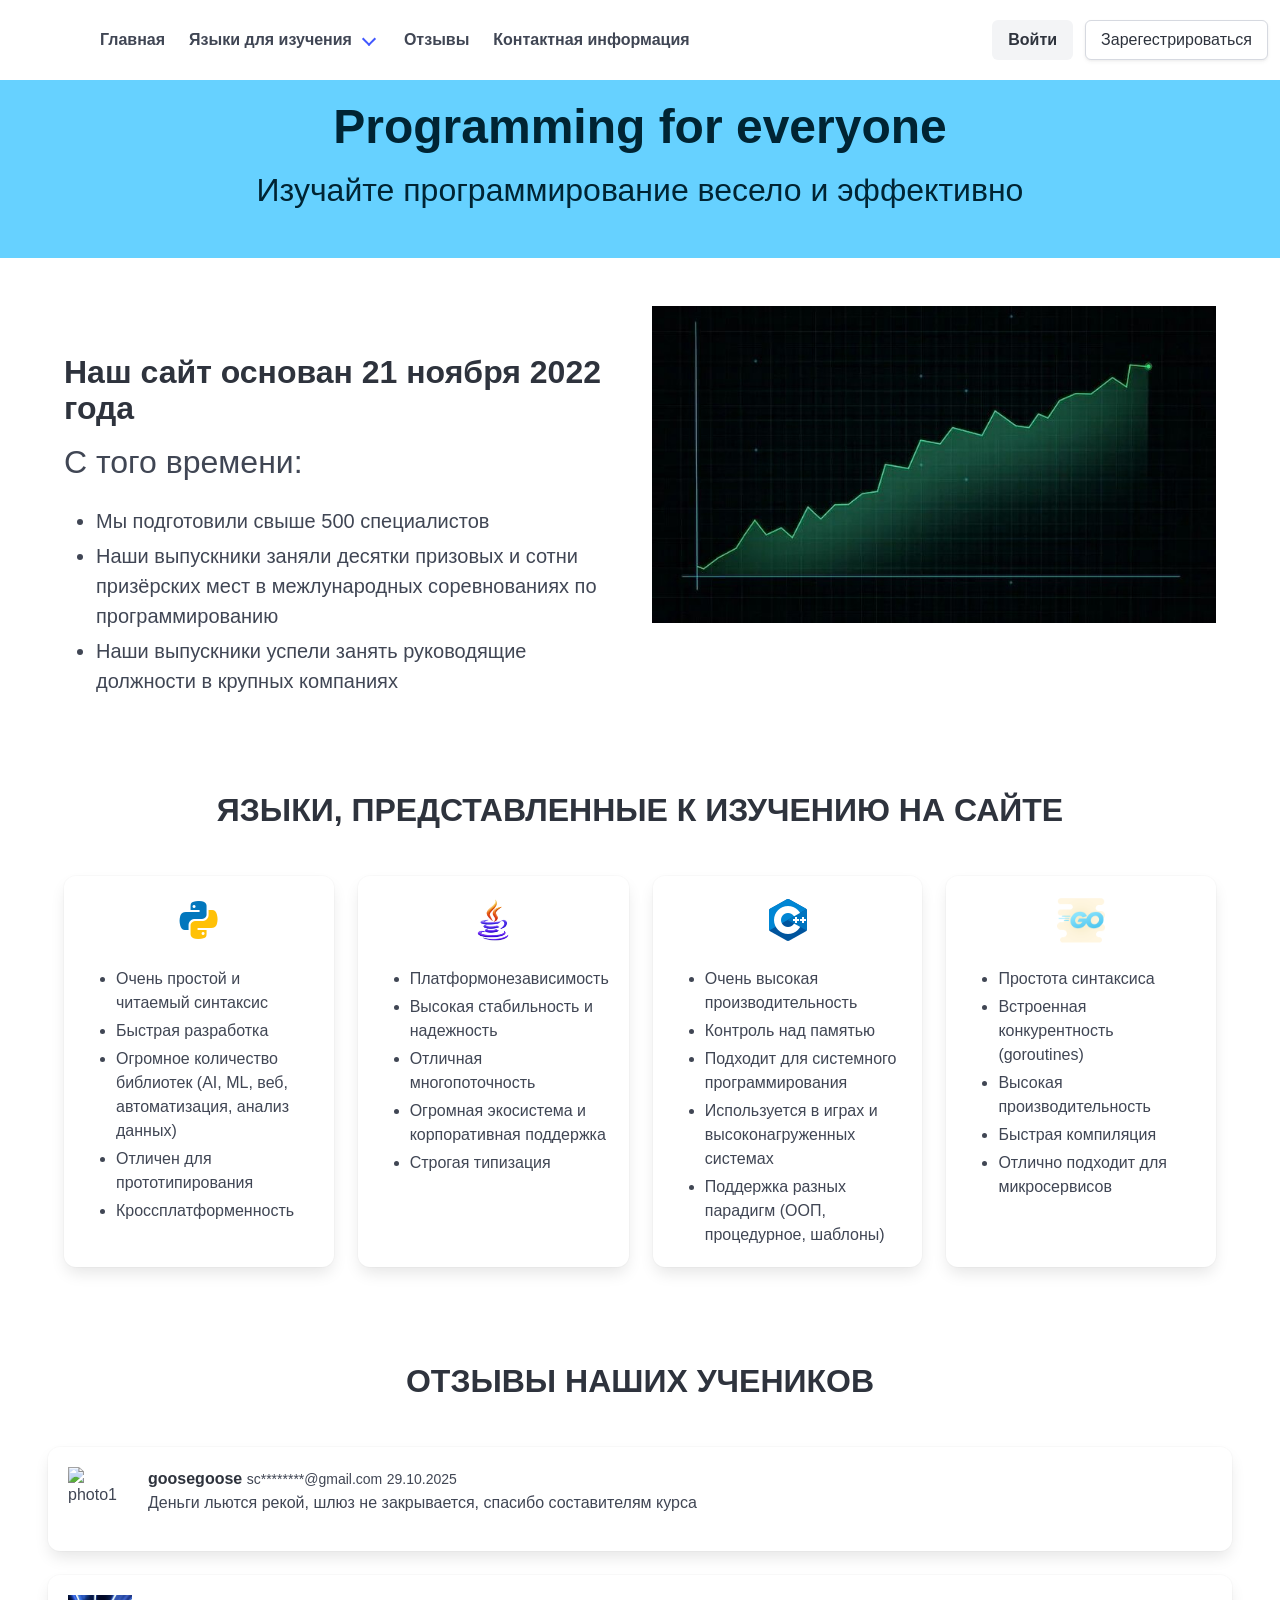
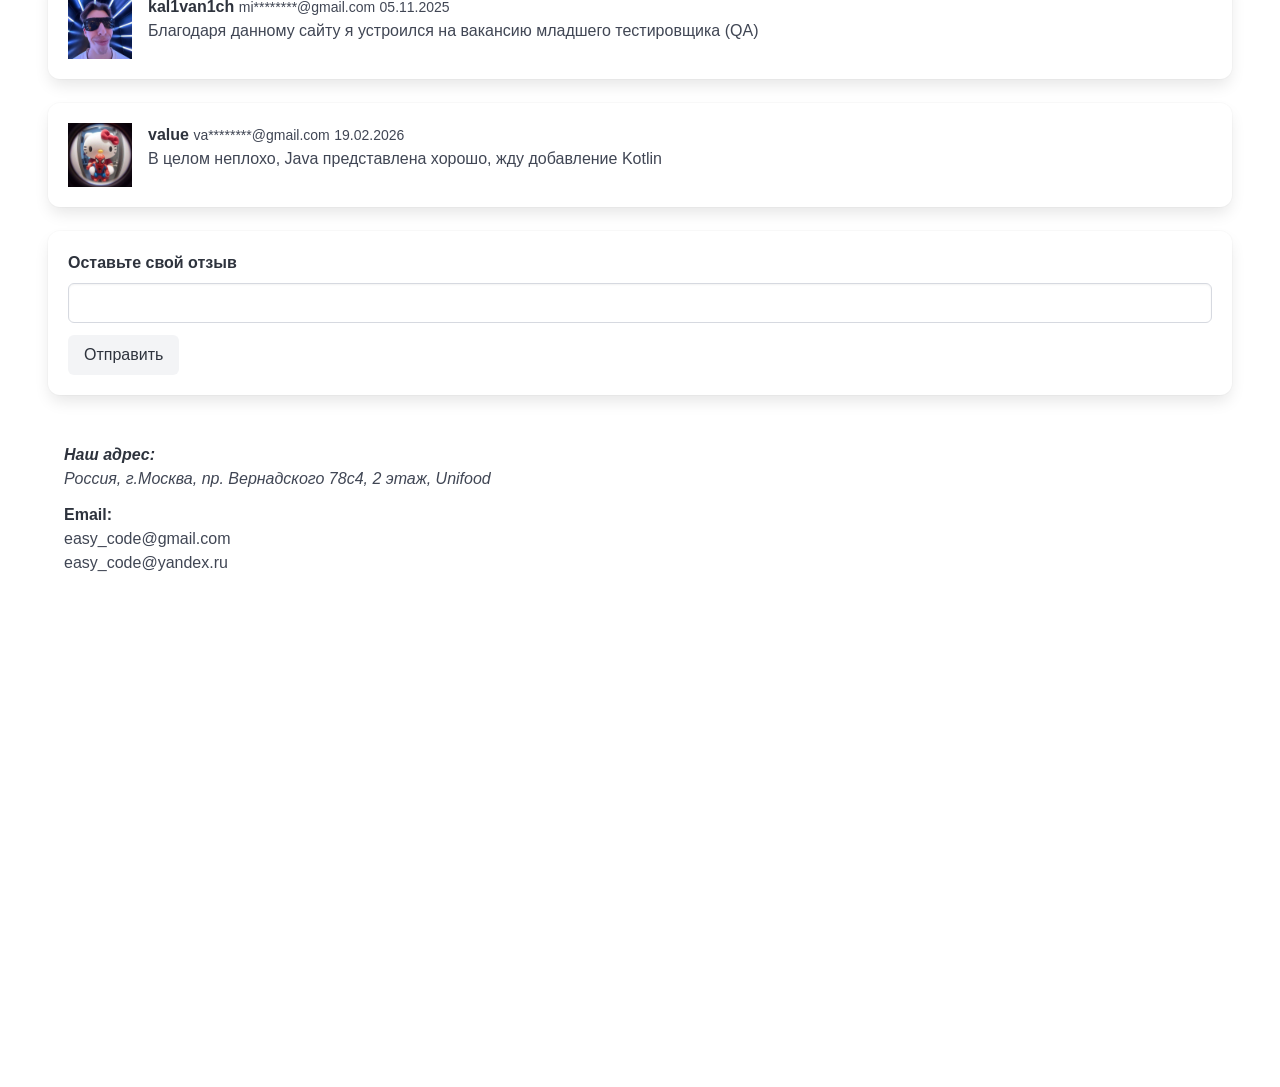
==== index.html @ aed04f7e "Обновил надписи в навигационной панели" ====
<!DOCTYPE html>
<html lang="ru">

<head>
    <meta charset="UTF-8">
    <meta name="viewport" content="width=device-width, initial-scale=1.0">
    <title>easy_code</title>
    <link rel="stylesheet" href="styles/bulma/css/bulma.css">
    <link rel="stylesheet" href="styles/my_css.css">
</head>

<body class="has-navbar-fixed-top">
    <header>
        <nav class="navbar is-fixed-top" role="navigation" aria-label="main navigation">
            <div class="navbar-brand">
                <img class="navbar-item" src="assets/logo.png" alt="Logo">
                <a role="button" class="navbar-burger" aria-label="menu" aria-expanded="false"
                    data-target="navbarBasicExample">
                    <span aria-hidden="true"></span>
                    <span aria-hidden="true"></span>
                    <span aria-hidden="true"></span>
                    <span aria-hidden="true"></span>
                </a>
            </div>
            <div id="navbarBasicExample" class="navbar-menu">
                <div class="navbar-start">
                    <a class="has-text-weight-bold navbar-item" href="#main">
                        Главная
                    </a>
                    <div class="navbar-item has-dropdown is-hoverable">
                        <a class="has-text-weight-bold navbar-link">
                            Языки для изучения
                        </a>

                        <div class="navbar-dropdown">
                            <a class="navbar-item" href="#py">
                                Python
                            </a>
                            <a class="navbar-item" href="#java">
                                Java
                            </a>
                            <a class="navbar-item" href="#cpp">
                                C++
                            </a>
                            <a class="navbar-item" href="#go">
                                Go
                            </a>
                            <a class="navbar-item" href="js.html">
                                JavaSctript (в разработке)
                            </a>
                            <a class="navbar-item" href="rust.html">
                                Rust (в разработке)
                            </a>
                        </div>
                    </div>
                    <a class="has-text-weight-bold navbar-item" href="#reply">
                        Отзывы
                    </a>
                    <a class="has-text-weight-bold navbar-item" href="#footer">
                        Контактная информация
                    </a>
                </div>
                <div class="navbar-end">
                    <div class="navbar-item">
                        <div class="buttons">
                            <a class="button is-light">
                                <strong>Войти</strong>
                            </a>
                            <a class="button">
                                Зарегестрироваться
                            </a>
                        </div>
                    </div>
                </div>
            </div>
        </nav>
    </header>
    <main>
        <section class="hero is-info">
            <div class="container">
                <div class="hero-body">
                    <div class="columns">
                        <div class="column has-text-centered">
                            <p class="title is-1">
                                Programming for everyone
                            </p>
                            <p class="subtitle is-3 mt-4">
                                Изучайте программирование весело и эффективно
                            </p>
                        </div>
                    </div>
                </div>
            </div>
        </section>
        <section class="section" id="main">
            <div class="container">
                <div class="columns">
                    <div class="column">
                        <p class="title mt-6">
                            Наш сайт основан 21 ноября 2022 года
                        </p>
                        <p class="subtitle is-3 mt-4">
                            С того времени:
                        </p>
                        <div class="content">
                            <ul>
                                <li class="is-size-5">
                                    Мы подготовили свыше 500 специалистов
                                </li>
                                <li class="is-size-5">
                                    Наши выпускники заняли десятки призовых и сотни призёрских
                                    мест в межлународных соревнованиях по программированию
                                </li>
                                <li class="is-size-5">
                                    Наши выпускники успели занять руководящие должности в крупных компаниях
                                </li>
                            </ul>
                        </div>
                    </div>
                    <div class="column">
                        <figure class="image">
                            <img src="assets/progress.jpg" alt="awards">
                        </figure>
                    </div>
                </div>
            </div>
        </section>
        <section class="section">
            <div class="container">
                <div class="title has-text-centered mb-6">
                    ЯЗЫКИ, ПРЕДСТАВЛЕННЫЕ К ИЗУЧЕНИЮ НА САЙТЕ
                </div>
                <div class="columns is-multiline">
                    <div class="column is-one-fourth is-flex">
                        <div class="box is-flex-grow-1" id="py">
                            <div class="has-text-centered">
                                <figure class="image is-48x48 is-inline-block">
                                    <img src="assets/python.png" alt="py">
                                </figure>
                            </div>
                            <div class="content mt-4">
                                <ul>
                                    <li>
                                        Очень простой и читаемый синтаксис
                                    </li>
                                    <li>
                                        Быстрая разработка
                                    </li>
                                    <li>
                                        Огромное количество библиотек (AI, ML, веб, автоматизация, анализ данных)
                                    </li>
                                    <li>
                                        Отличен для прототипирования
                                    </li>
                                    <li>
                                        Кроссплатформенность
                                    </li>
                                </ul>
                            </div>
                        </div>
                    </div>
                    <div class="column is-one-fourth is-flex">
                        <div class="box is-flex-grow-1" id="java">
                            <div class="has-text-centered">
                                <figure class="image is-48x48 is-inline-block">
                                    <img src="assets/java.png" alt="java">
                                </figure>
                            </div>
                            <div class="content mt-4">
                                <ul>
                                    <li>
                                        Платформонезависимость
                                    </li>
                                    <li>
                                        Высокая стабильность и надежность
                                    </li>
                                    <li>
                                        Отличная многопоточность
                                    </li>
                                    <li>
                                        Огромная экосистема и корпоративная поддержка
                                    </li>
                                    <li>
                                        Строгая типизация
                                    </li>
                                </ul>
                            </div>
                        </div>
                    </div>
                    <div class="column is-one-fourth is-flex">
                        <div class="box is-flex-grow-1" id="cpp">
                            <div class="has-text-centered">
                                <figure class="image is-48x48 is-inline-block">
                                    <img src="assets/cpp.png" alt="cpp">
                                </figure>
                            </div>
                            <div class="content mt-4">
                                <ul>
                                    <li>
                                        Очень высокая производительность
                                    </li>
                                    <li>
                                        Контроль над памятью
                                    </li>
                                    <li>
                                        Подходит для системного программирования
                                    </li>
                                    <li>
                                        Используется в играх и высоконагруженных системах
                                    </li>
                                    <li>
                                        Поддержка разных парадигм (ООП, процедурное, шаблоны)
                                    </li>
                                </ul>
                            </div>
                        </div>
                    </div>
                    <div class="column is-one-fourth is-flex">
                        <div class="box is-flex-grow-1" id="go">
                            <div class="has-text-centered">
                                <figure class="image is-48x48 is-inline-block">
                                    <img src="assets/go.png" alt="go">
                                </figure>
                            </div>
                            <div class="content mt-4">
                                <ul>
                                    <li>
                                        Простота синтаксиса
                                    </li>
                                    <li>
                                        Встроенная конкурентность (goroutines)
                                    </li>
                                    <li>
                                        Высокая производительность
                                    </li>
                                    <li>
                                        Быстрая компиляция
                                    </li>
                                    <li>
                                        Отлично подходит для микросервисов
                                    </li>
                                </ul>
                            </div>
                        </div>
                    </div>
                </div>
            </div>
        </section>
        <section class="section" id="reply">
            <div calss="container">
                <div class="title has-text-centered mb-6">
                    ОТЗЫВЫ НАШИХ УЧЕНИКОВ
                </div>
                <div class="box">
                    <article class="media">
                        <div class="media-left">
                            <figure class="image is-64x64">
                                <img src="https://avatars.mds.yandex.net/i?id=0adf2b7b2fdb2e932c3d13f11827c99f-5878159-images-thumbs&ref=rim&n=33&w=444&h=250"
                                    alt="photo1">
                            </figure>
                        </div>
                        <div class="media-content">
                            <div class="content">
                                <p>
                                    <strong>goosegoose</strong> <small>sc********@gmail.com</small>
                                    <small>29.10.2025</small>
                                    <br />Деньги льются рекой, шлюз не закрывается, спасибо составителям курса
                                </p>
                            </div>
                        </div>
                    </article>
                </div>
                <div class="box">
                    <article class="media">
                        <div class="media-left">
                            <figure class="image is-64x64">
                                <img src="assets/ava.jpg" alt="photo2">
                            </figure>
                        </div>
                        <div class="media-content">
                            <div class="content">
                                <p>
                                    <strong>kal1van1ch</strong> <small>mi********@gmail.com</small>
                                    <small>05.11.2025</small>
                                    <br />Благодаря данному сайту я устроился на вакансию младшего тестировщика (QA)
                                </p>
                            </div>
                        </div>
                    </article>
                </div>
                <div class="box">
                    <article class="media">
                        <div class="media-left">
                            <figure class="image is-64x64">
                                <img src="assets/valya.jpg" alt="photo3">
                            </figure>
                        </div>
                        <div class="media-content">
                            <div class="content">
                                <p>
                                    <strong>value</strong> <small>va********@gmail.com</small>
                                    <small>19.02.2026</small>
                                    <br />В целом неплохо, Java представлена хорошо, жду добавление Kotlin
                                </p>
                            </div>
                        </div>
                    </article>
                </div>
            </div>
            <div class="box mt-5">
                <div class="field">
                    <label class="label">Оставьте свой отзыв</label>
                    <div class="control">
                        <input class="input">
                    </div>
                </div>
                <button class="button is-light">Отправить</button>
            </div>
        </section>
    </main>
    <script src="animation.js"></script>
    <footer id="footer">
        <div class="container">
            <div class="content mb-5">
                <address class="mb-3">
                    <strong>Наш адрес:</strong><br>
                    Россия, г.Москва, пр. Вернадского 78с4, 2 этаж, Unifood
                </address>
                <p>
                    <strong>Email:</strong><br>
                    easy_code@gmail.com<br>
                    easy_code@yandex.ru
                </p>
            </div>
            <figure class="image mb-4">
                <iframe class="ya_map""
                    src="https://yandex.ru/map-widget/v1/?um=constructor%3Ada7015cf45b4892afaf338399d23a720fc753a7b7559b8b25691ad0025264ed6&amp;source=constructor" width="765" height="465" frameborder="0">
                </iframe>
            </figure>
        </div>
    </footer>
</body>

</html>
---- styles/my_css.css ----
@media (max-width: 770px) {
    .ya_map {
        width: 500px;
    }   

@media (max-width: 510px) {
    .ya_map {
        width: 300px;
    }   

@media (max-width: 310px) {
    .ya_map {
        width: 150px;
    }
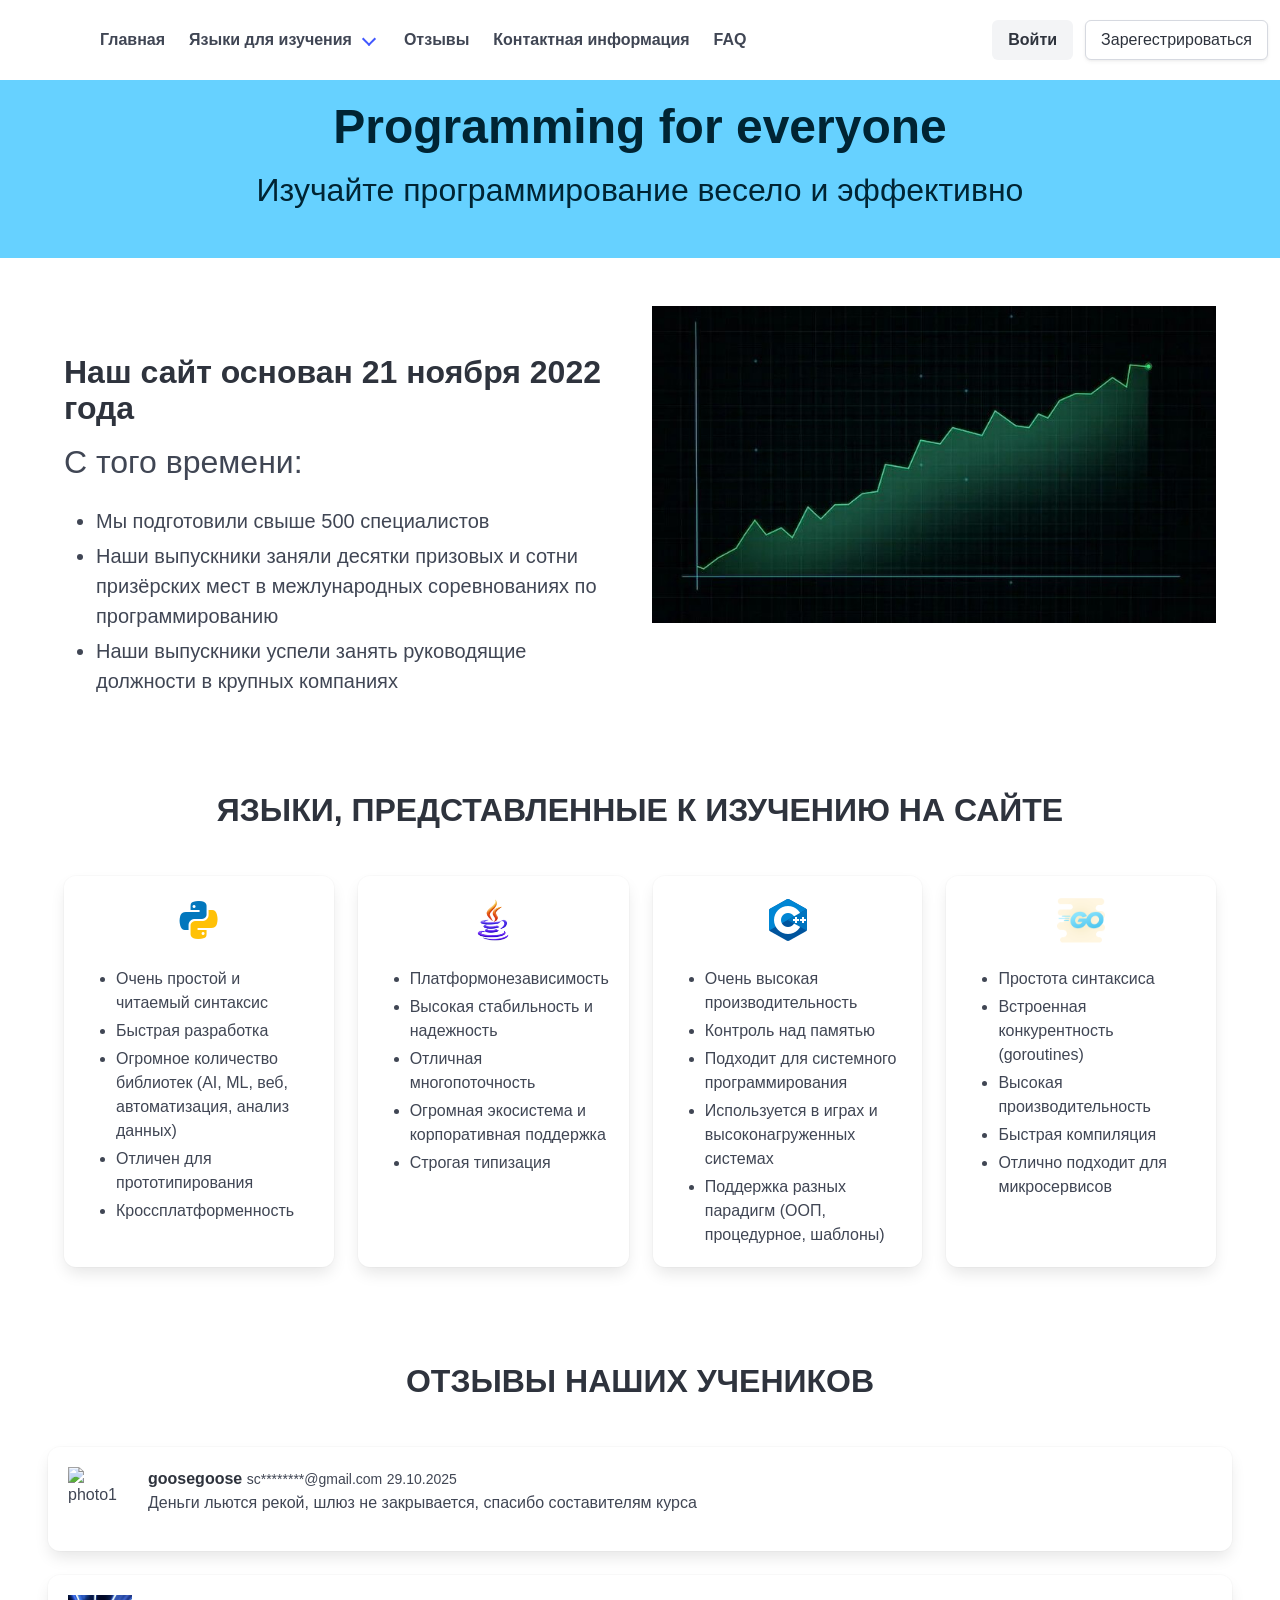
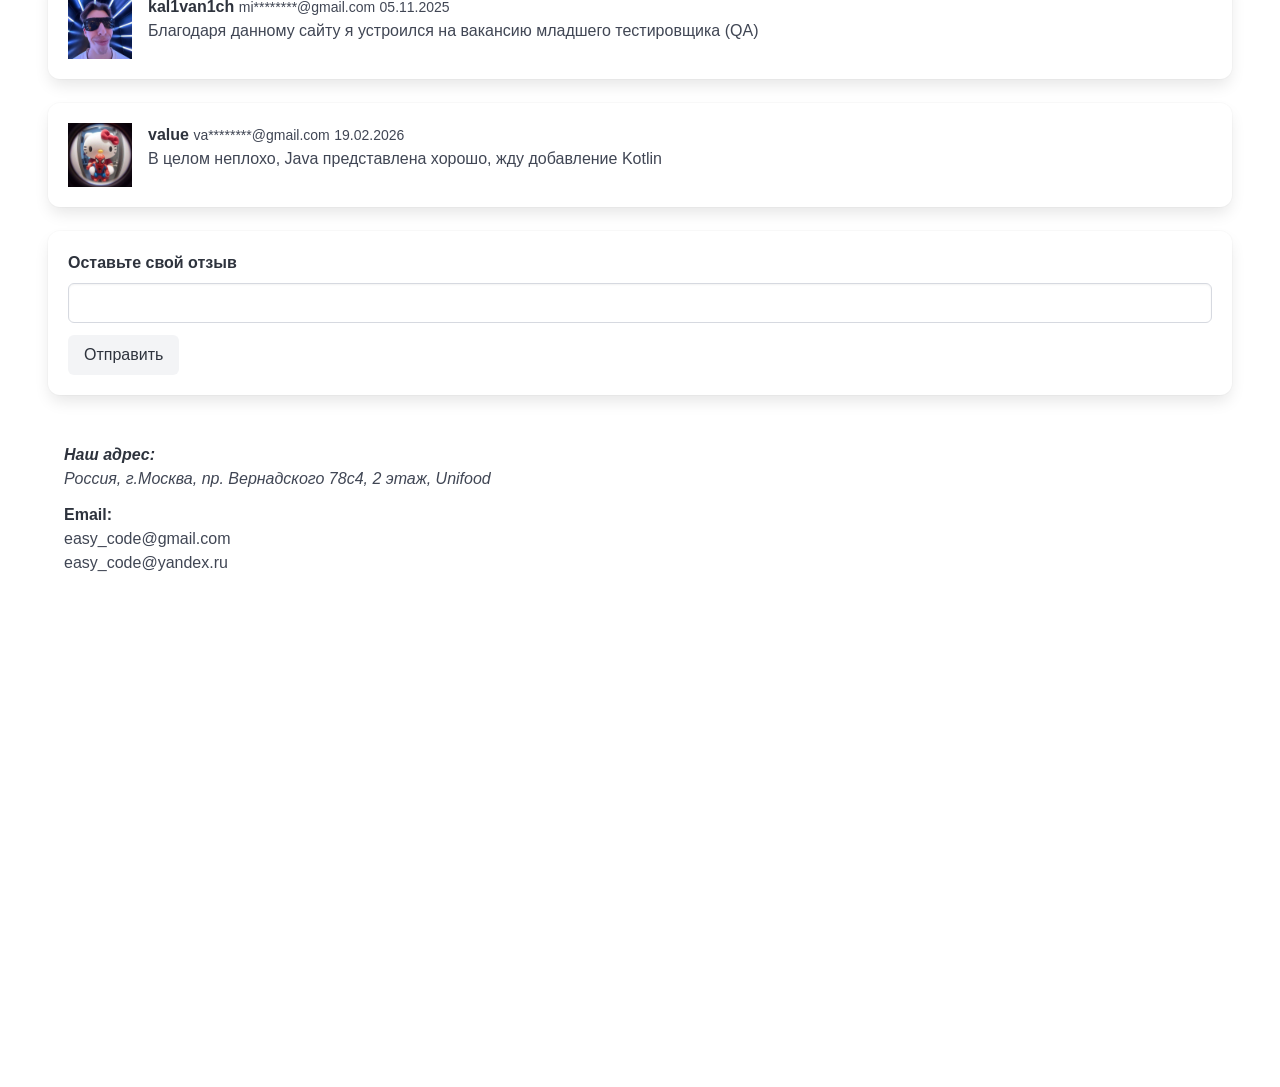
==== commit 7d9280c7: "добавил файл FAQ.html" ====
--- a/index.html
+++ b/index.html
@@ -7,6 +7,7 @@
     <title>easy_code</title>
     <link rel="stylesheet" href="styles/bulma/css/bulma.css">
     <link rel="stylesheet" href="styles/my_css.css">
+    <link rel="icon" href="assets/logo.png" type="image/x-icon">
 </head>
 
 <body class="has-navbar-fixed-top">
@@ -58,6 +59,9 @@
                     </a>
                     <a class="has-text-weight-bold navbar-item" href="#footer">
                         Контактная информация
+                    </a>
+                    <a class="has-text-weight-bold navbar-item" href="FAQ.html">
+                        FAQ
                     </a>
                 </div>
                 <div class="navbar-end">
--- a/styles/my_css.css
+++ b/styles/my_css.css
@@ -2,13 +2,16 @@
     .ya_map {
         width: 500px;
     }   
+}
 
 @media (max-width: 510px) {
     .ya_map {
         width: 300px;
     }   
+}
 
 @media (max-width: 310px) {
     .ya_map {
         width: 150px;
-    }   +    }   
+}
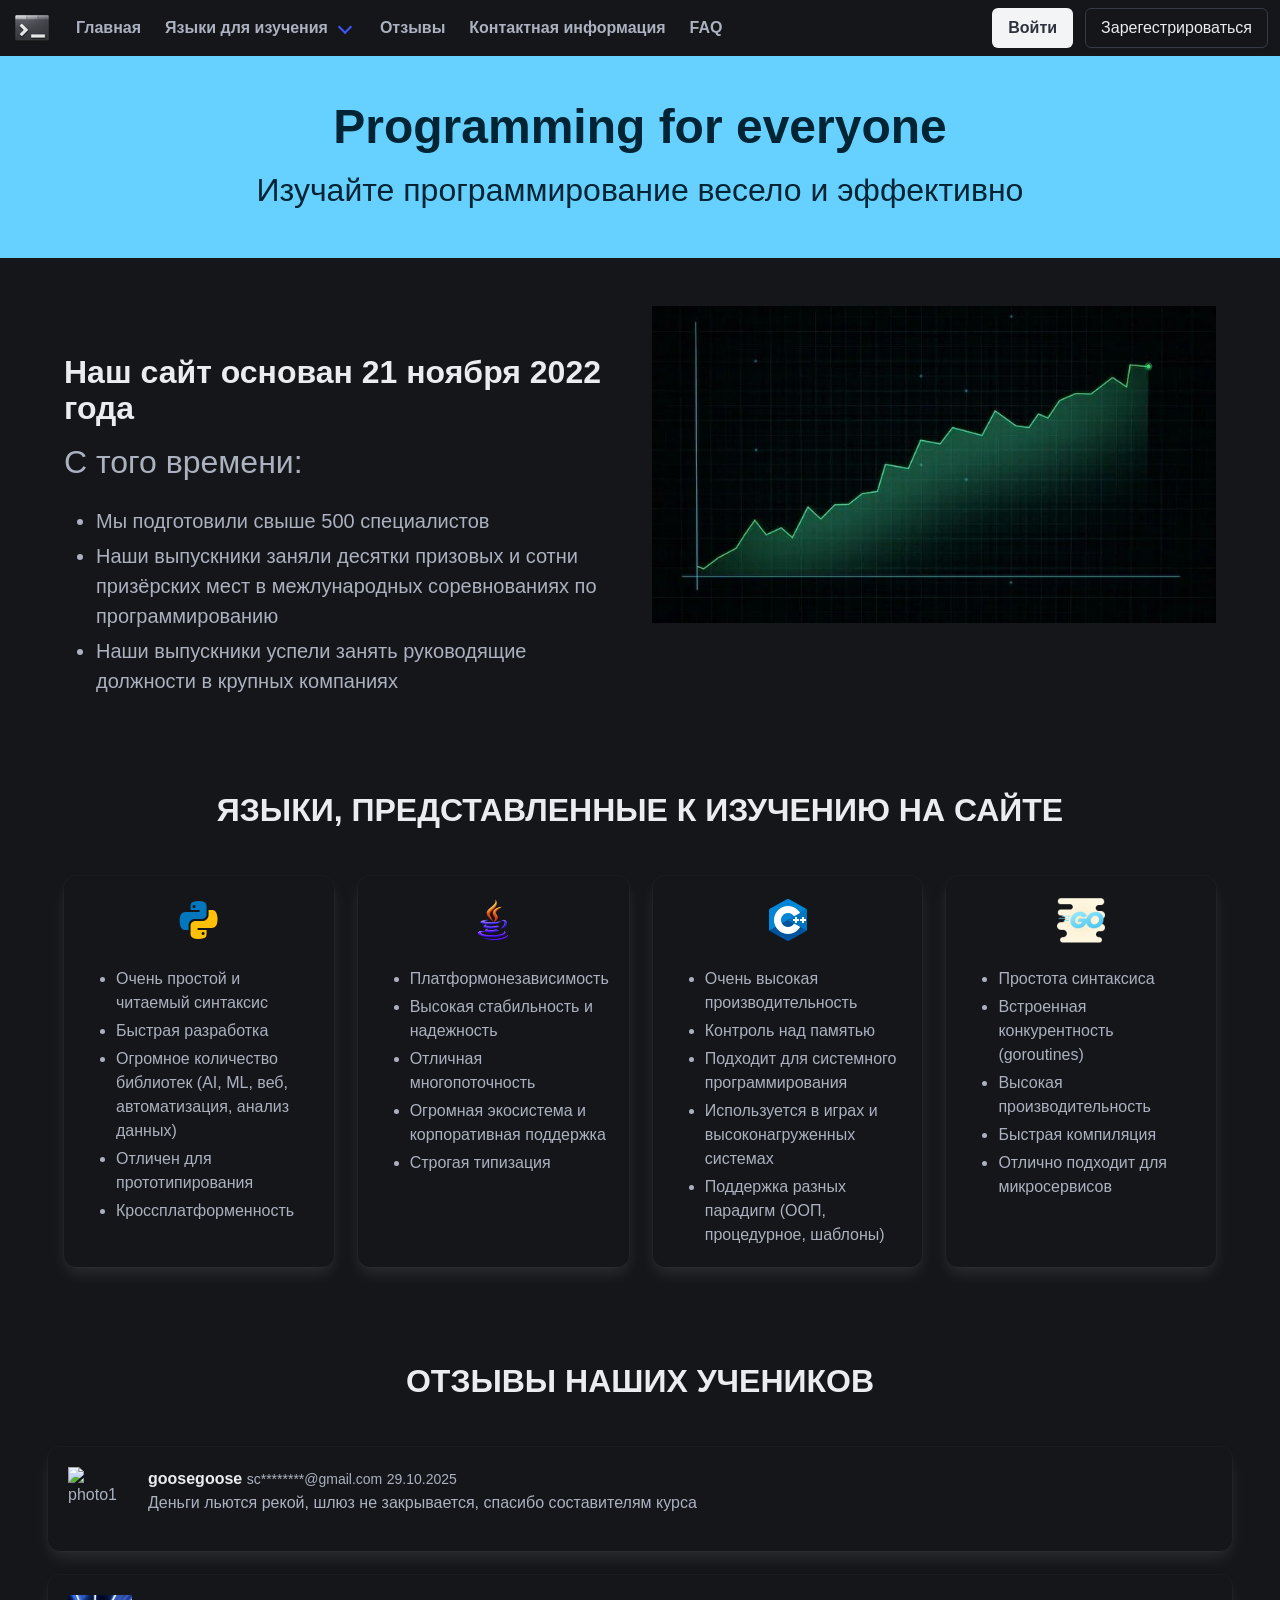
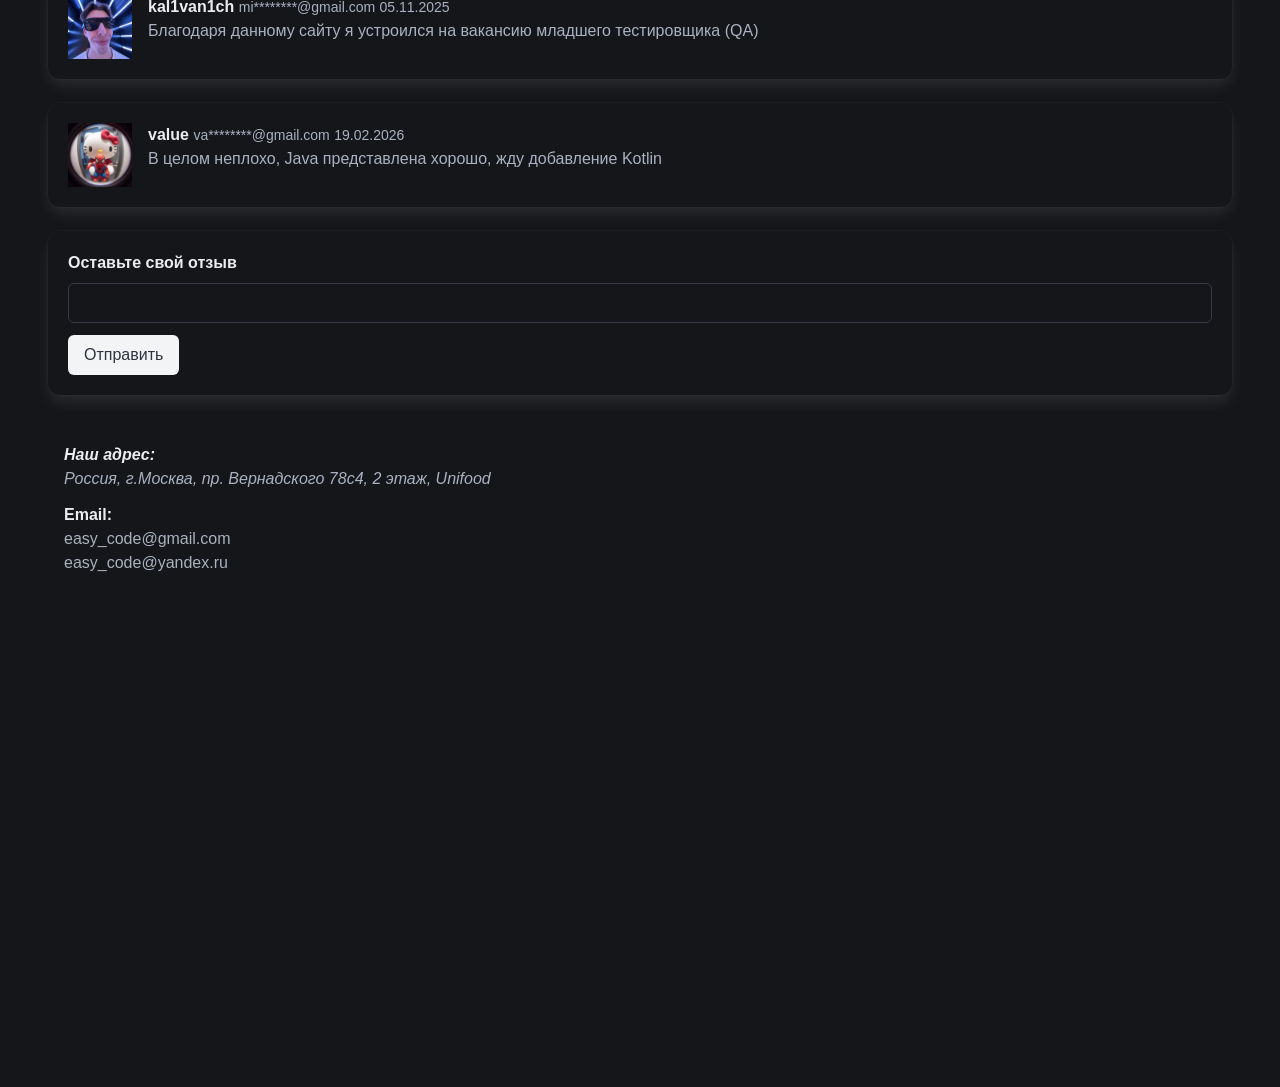
==== commit 3f00c01c: "сделал тёмную тему принудительно и поменял логотип" ====
--- a/index.html
+++ b/index.html
@@ -1,5 +1,5 @@
 <!DOCTYPE html>
-<html lang="ru">
+<html lang="ru" data-theme="dark">
 
 <head>
     <meta charset="UTF-8">
--- a/styles/my_css.css
+++ b/styles/my_css.css
@@ -14,4 +14,8 @@
     .ya_map {
         width: 150px;
     }   
-}+}
+
+html {
+  scroll-behavior: smooth;
+}
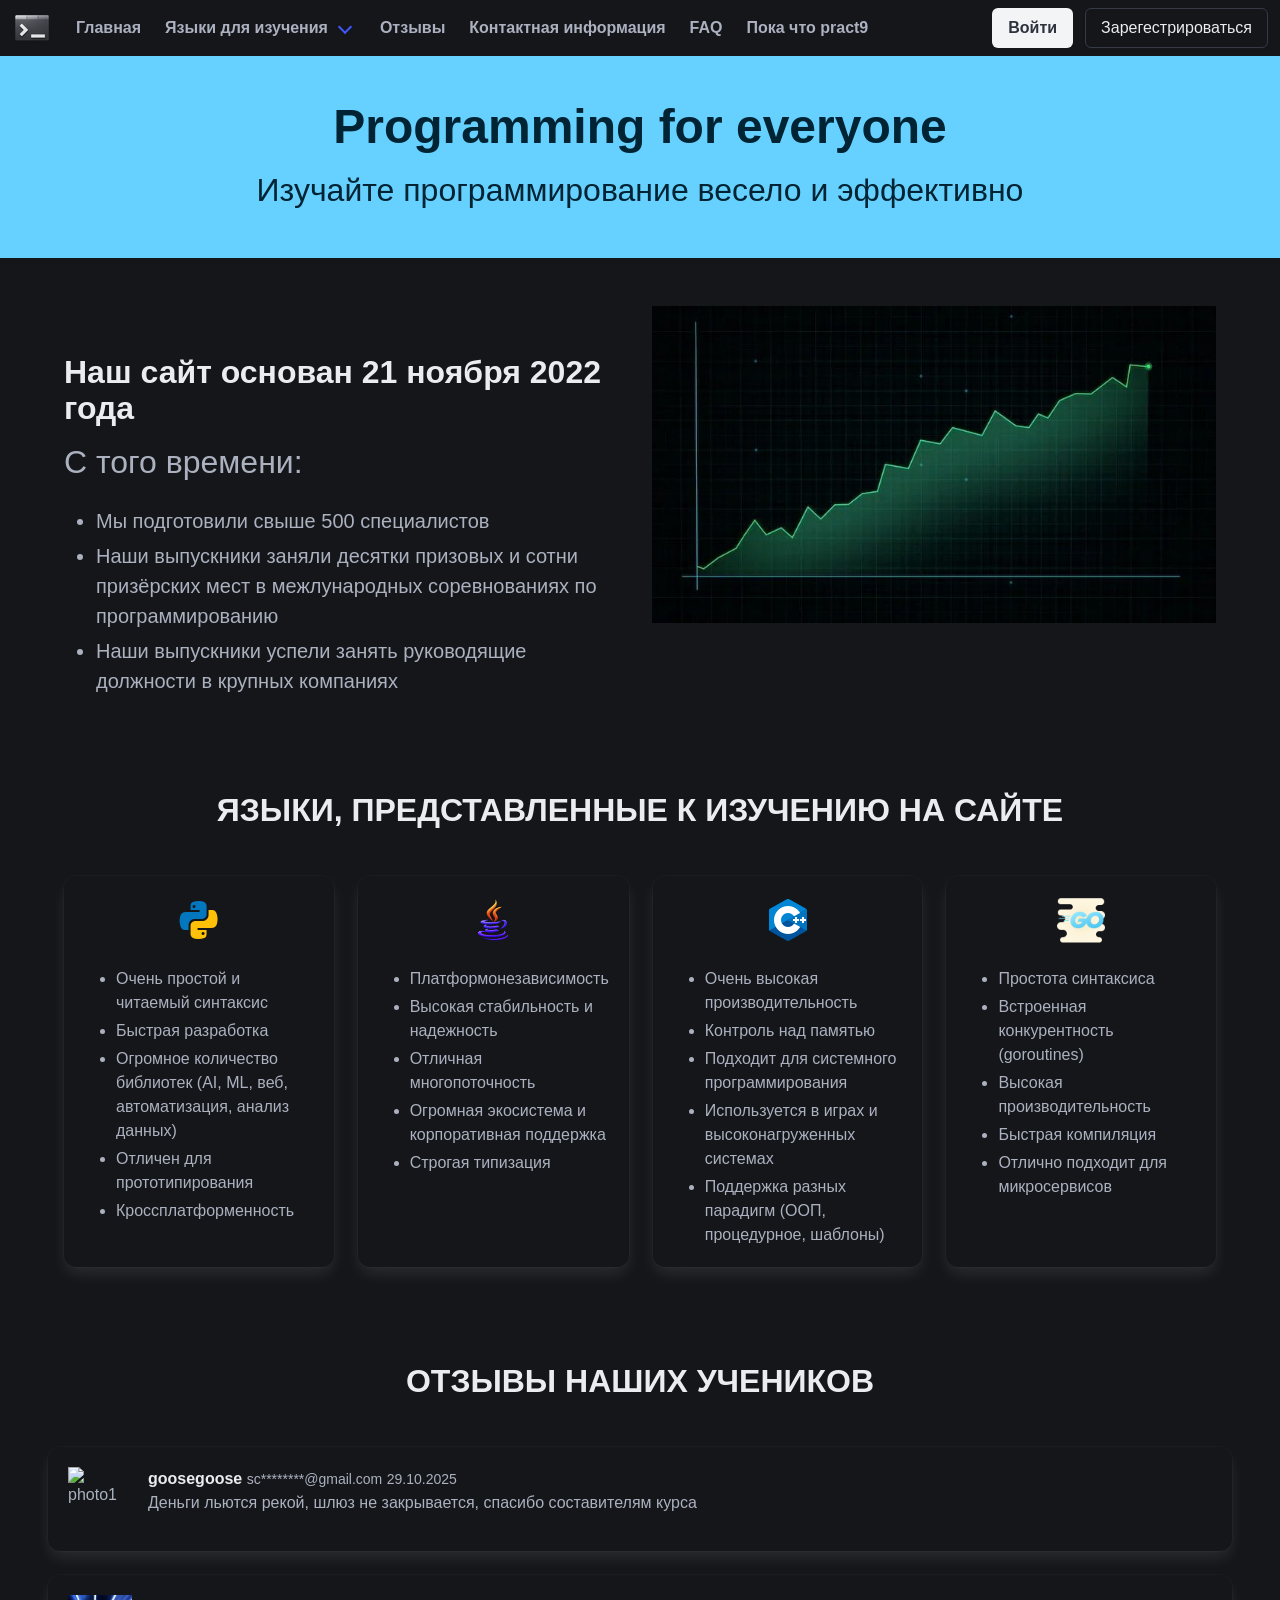
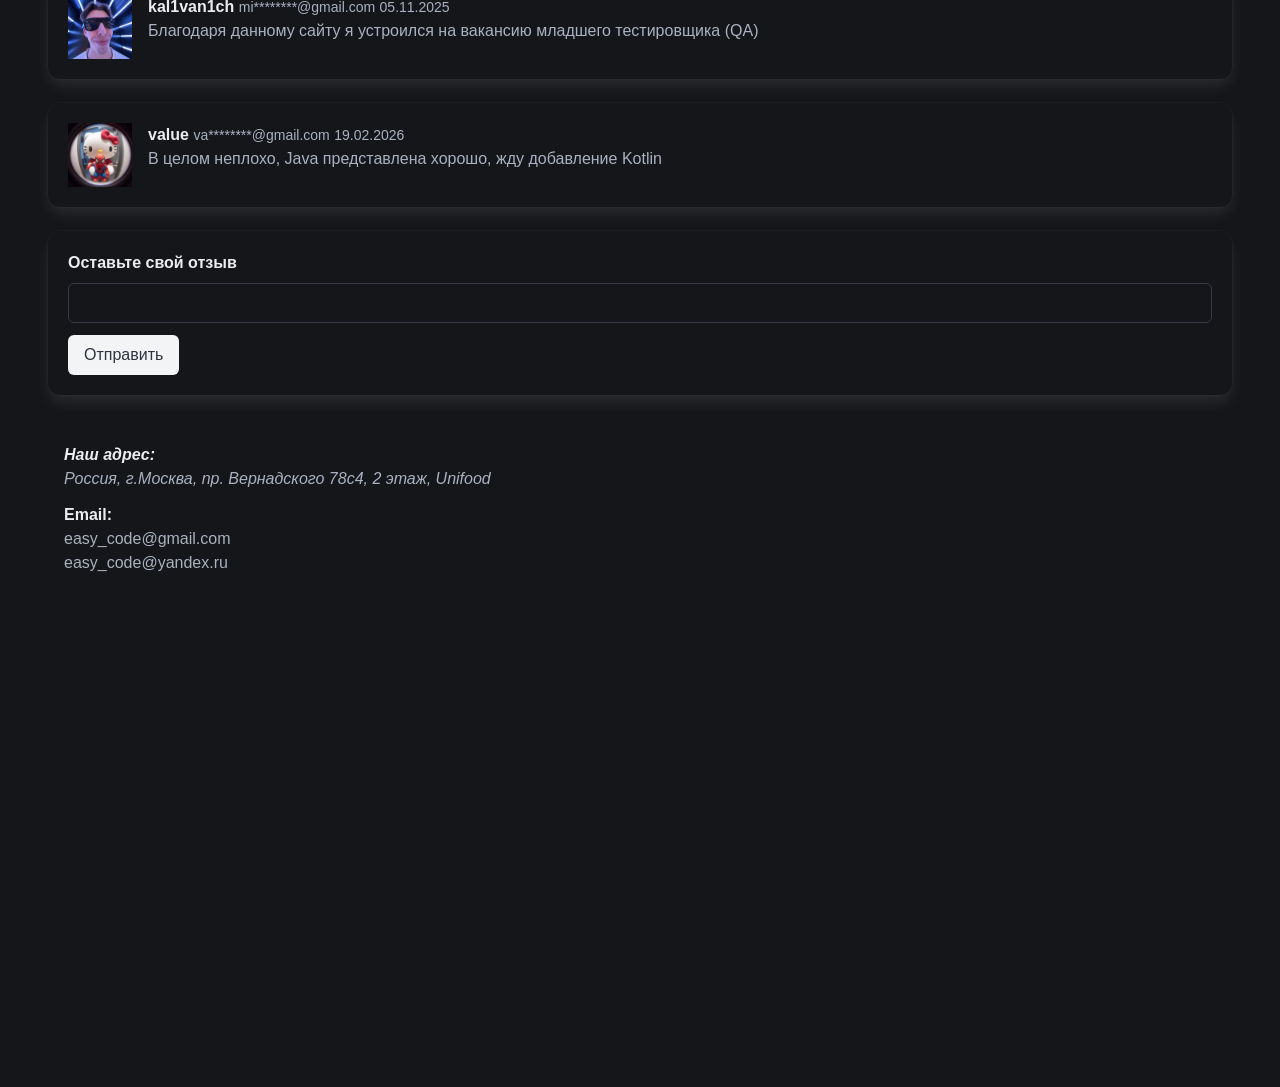
==== commit 0d921219: "Практика работы с js" ====
--- a/index.html
+++ b/index.html
@@ -63,6 +63,9 @@
                     <a class="has-text-weight-bold navbar-item" href="FAQ.html">
                         FAQ
                     </a>
+                    <a class="has-text-weight-bold navbar-item" href="JS.html">
+                        Пока что pract9
+                    </a>
                 </div>
                 <div class="navbar-end">
                     <div class="navbar-item">
@@ -337,7 +340,7 @@
                 </p>
             </div>
             <figure class="image mb-4">
-                <iframe class="ya_map""
+                <iframe class="ya_map"
                     src="https://yandex.ru/map-widget/v1/?um=constructor%3Ada7015cf45b4892afaf338399d23a720fc753a7b7559b8b25691ad0025264ed6&amp;source=constructor" width="765" height="465" frameborder="0">
                 </iframe>
             </figure>
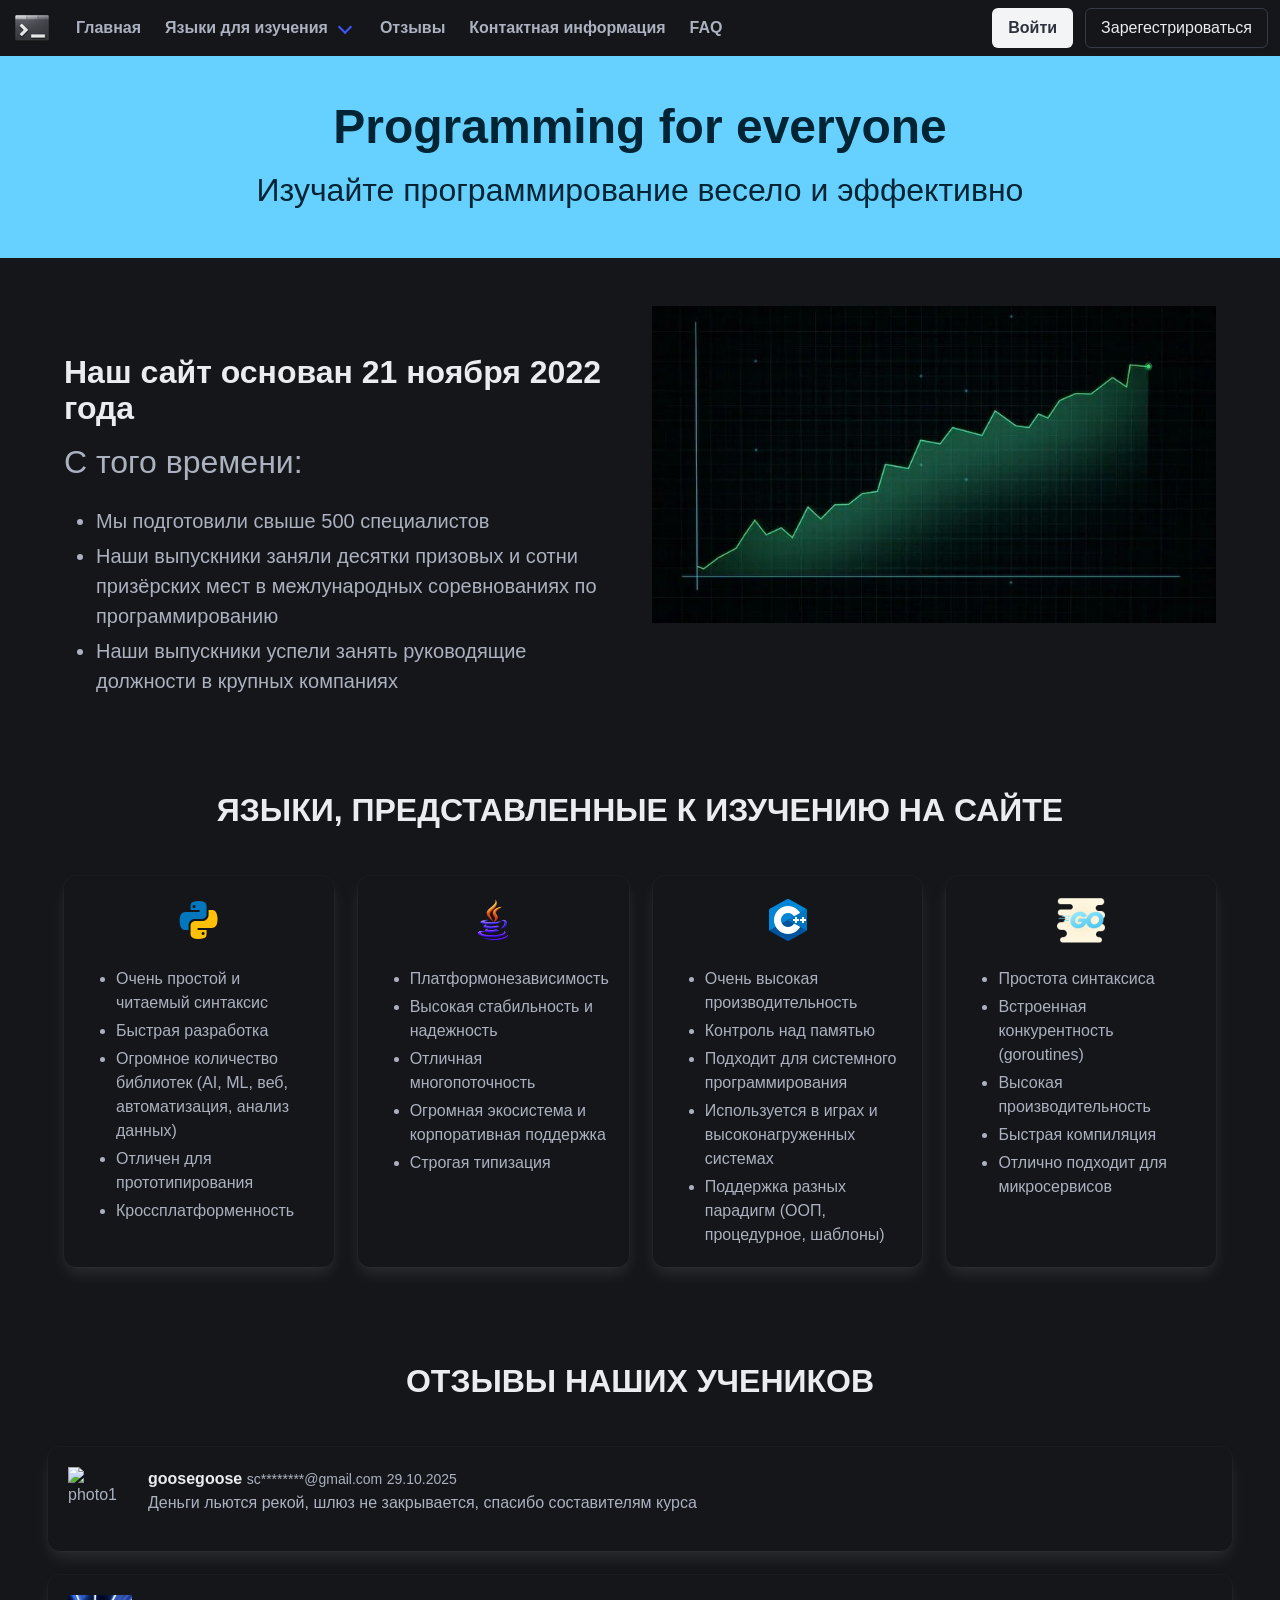
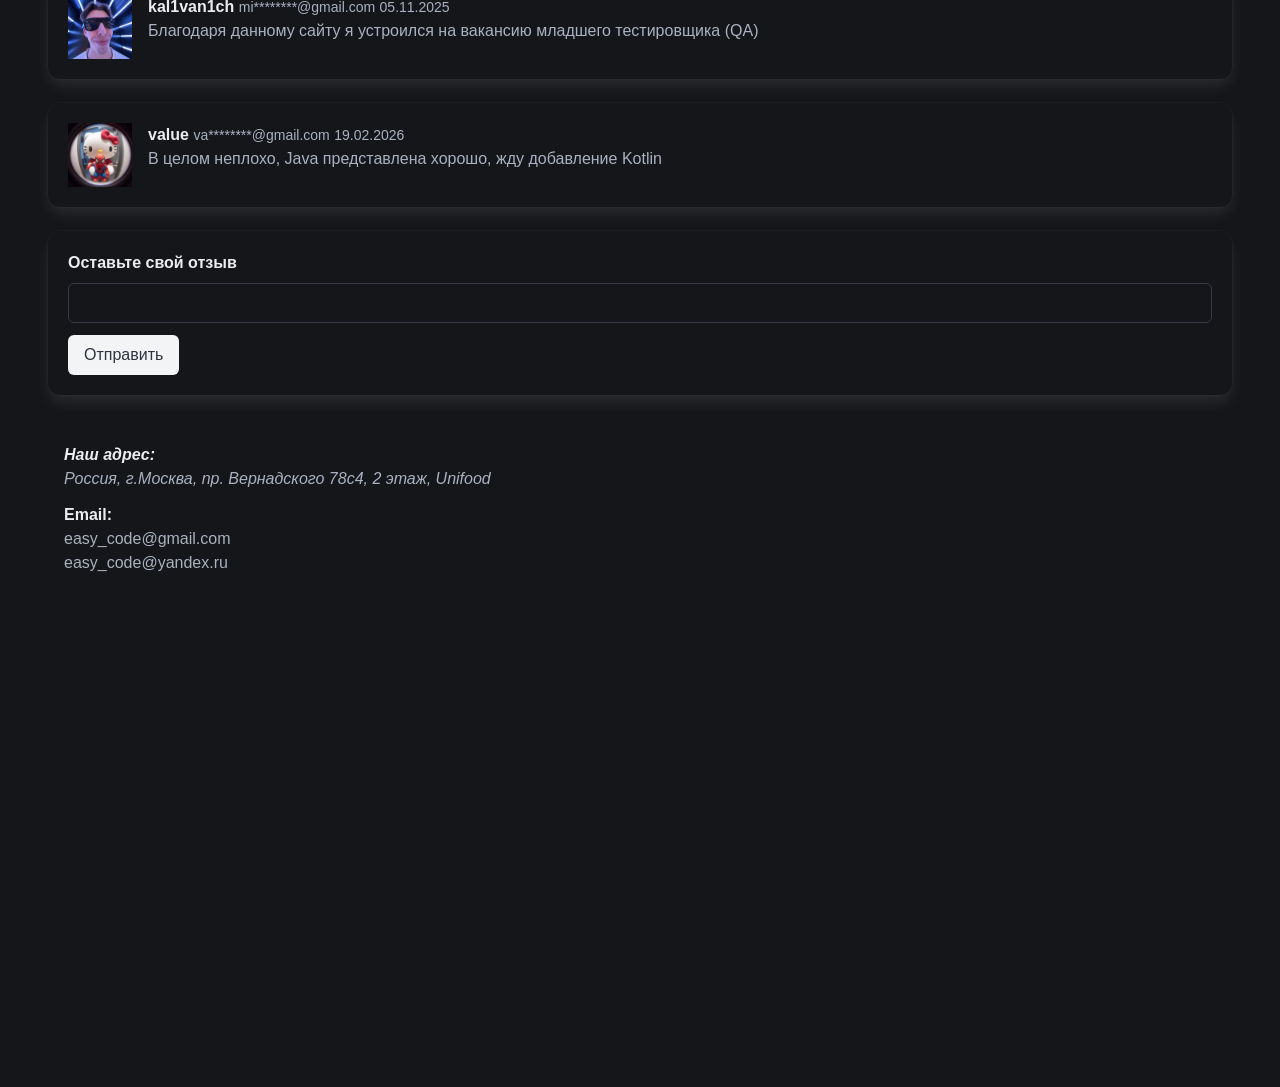
==== commit 169391fe: "Удалил решение 9 практики" ====
--- a/index.html
+++ b/index.html
@@ -63,9 +63,6 @@
                     <a class="has-text-weight-bold navbar-item" href="FAQ.html">
                         FAQ
                     </a>
-                    <a class="has-text-weight-bold navbar-item" href="JS.html">
-                        Пока что pract9
-                    </a>
                 </div>
                 <div class="navbar-end">
                     <div class="navbar-item">
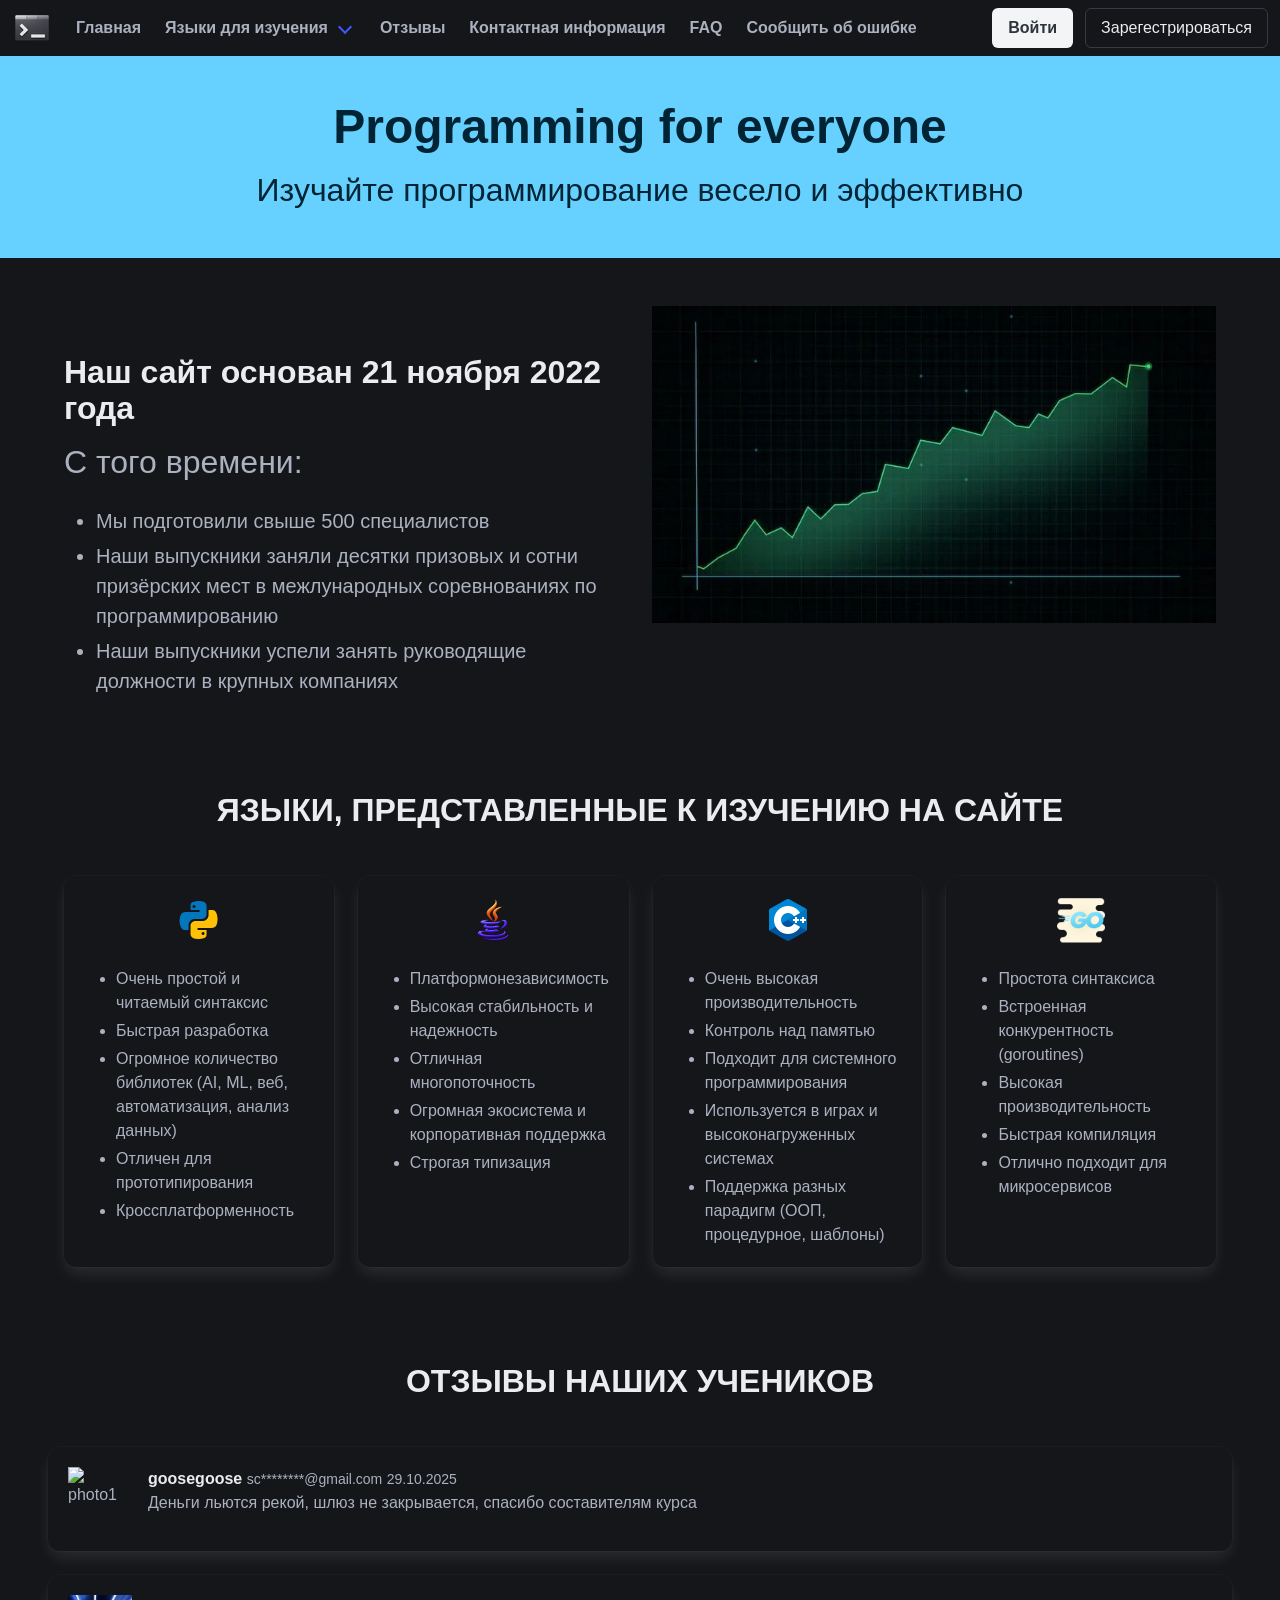
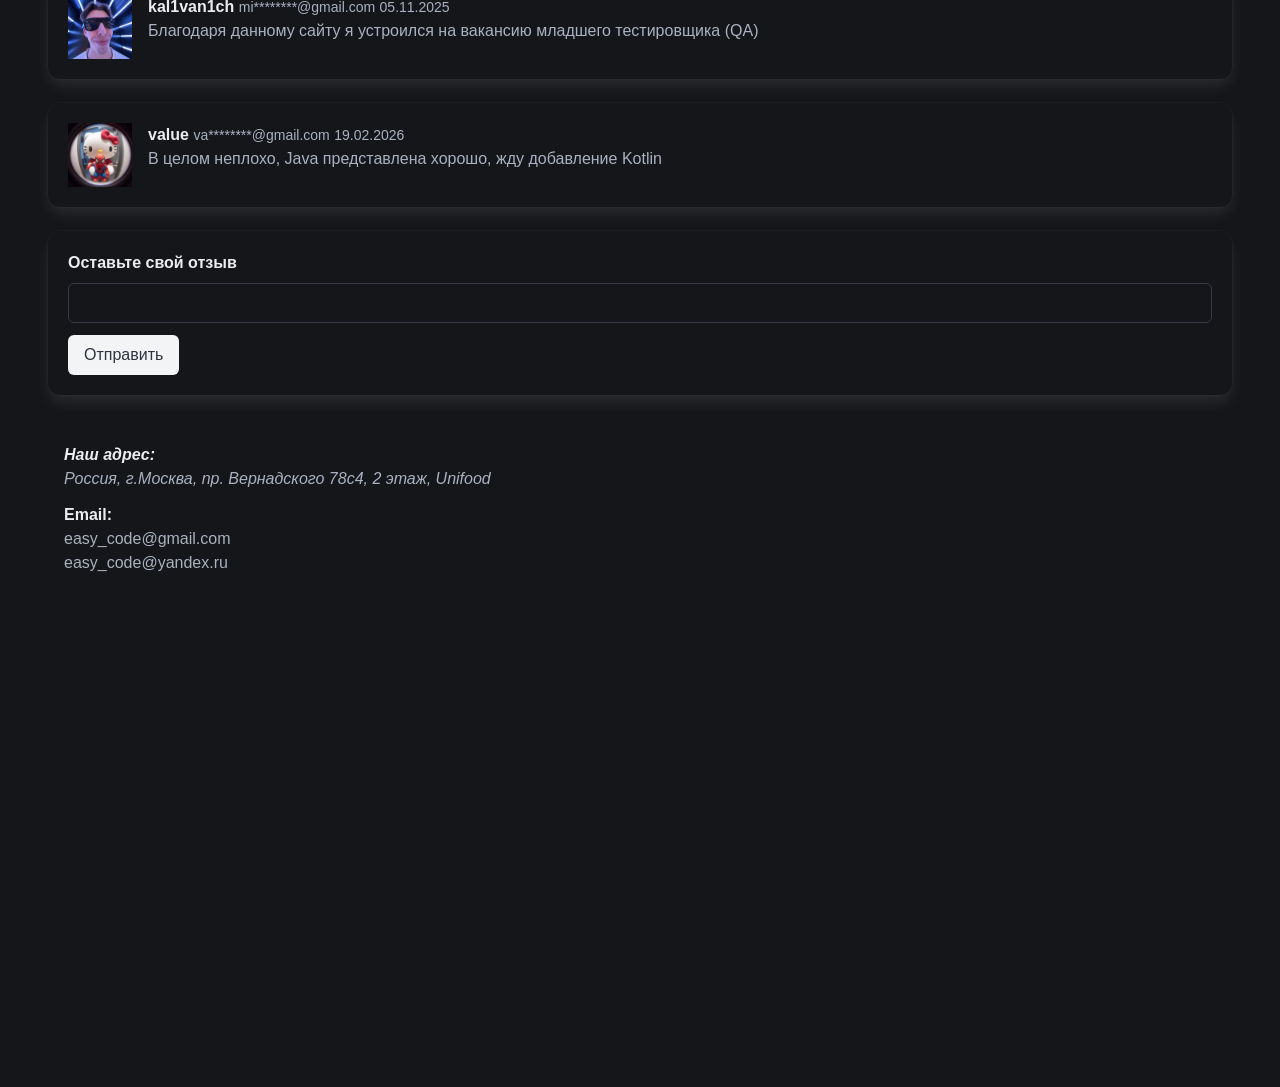
==== commit c25061a4: "Создал страницу для обратной связи и начал писать валидацию" ====
--- a/index.html
+++ b/index.html
@@ -63,6 +63,9 @@
                     <a class="has-text-weight-bold navbar-item" href="FAQ.html">
                         FAQ
                     </a>
+                    <a class="has-text-weight-bold navbar-item" href="Feedback.html">
+                        Сообщить об ошибке
+                    </a>
                 </div>
                 <div class="navbar-end">
                     <div class="navbar-item">
--- a/styles/my_css.css
+++ b/styles/my_css.css
@@ -19,3 +19,7 @@
 html {
   scroll-behavior: smooth;
 }
+
+.my-height {
+    height: 200px;
+}
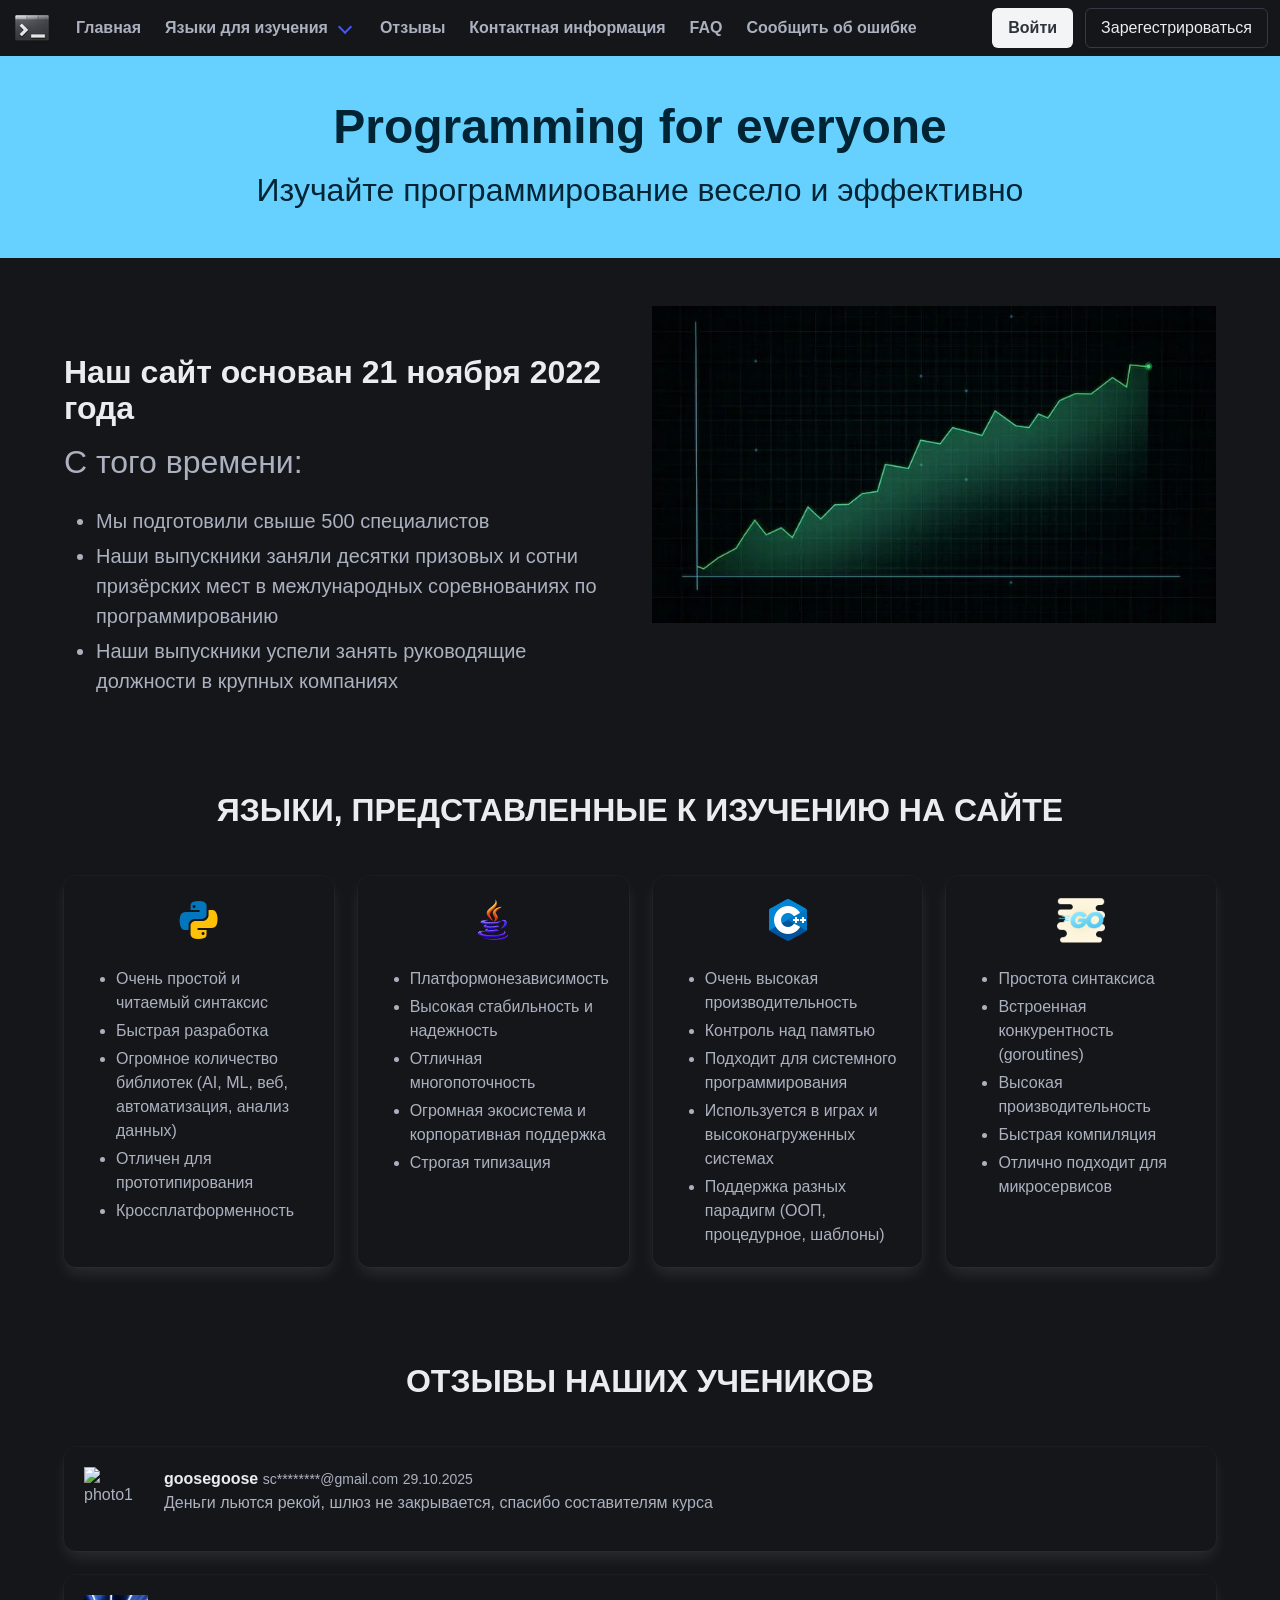
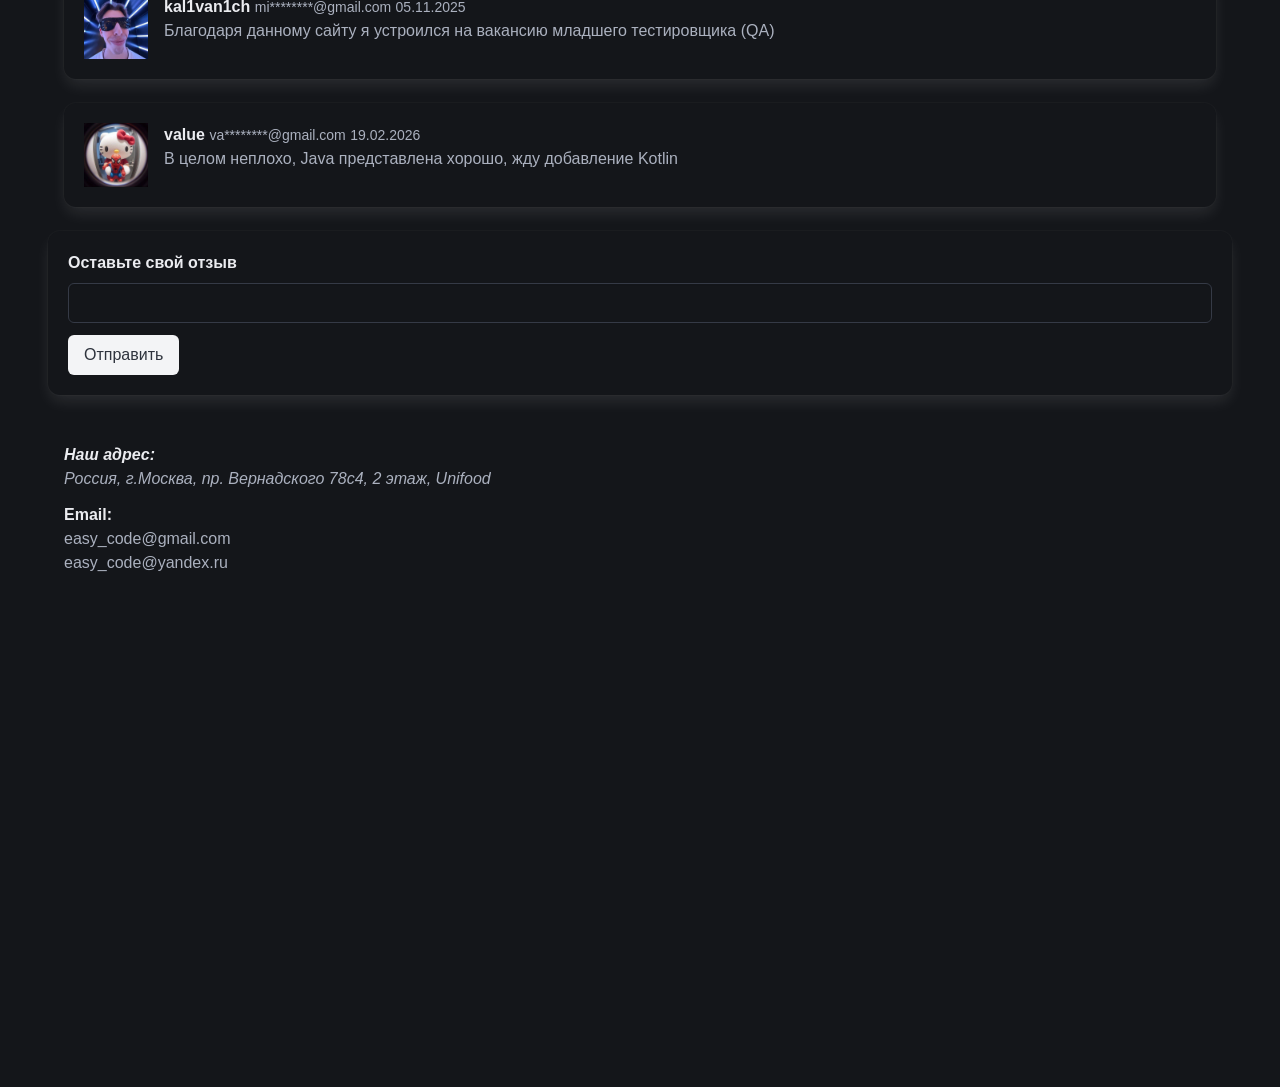
==== commit 9f3667de: "Исправил ошибки в index.html" ====
--- a/index.html
+++ b/index.html
@@ -254,7 +254,7 @@
             </div>
         </section>
         <section class="section" id="reply">
-            <div calss="container">
+            <div class="container">
                 <div class="title has-text-centered mb-6">
                     ОТЗЫВЫ НАШИХ УЧЕНИКОВ
                 </div>
@@ -316,16 +316,16 @@
             </div>
             <div class="box mt-5">
                 <div class="field">
-                    <label class="label">Оставьте свой отзыв</label>
+                    <label class="label" for="review">Оставьте свой отзыв</label>
                     <div class="control">
-                        <input class="input">
+                        <input id="review" class="input" type="text">
                     </div>
                 </div>
                 <button class="button is-light">Отправить</button>
             </div>
         </section>
     </main>
-    <script src="animation.js"></script>
+    <script src="src/animation.js"></script>
     <footer id="footer">
         <div class="container">
             <div class="content mb-5">
@@ -341,7 +341,7 @@
             </div>
             <figure class="image mb-4">
                 <iframe class="ya_map"
-                    src="https://yandex.ru/map-widget/v1/?um=constructor%3Ada7015cf45b4892afaf338399d23a720fc753a7b7559b8b25691ad0025264ed6&amp;source=constructor" width="765" height="465" frameborder="0">
+                    src="https://yandex.ru/map-widget/v1/?um=constructor%3Ada7015cf45b4892afaf338399d23a720fc753a7b7559b8b25691ad0025264ed6&amp;source=constructor" width="765" height="465">
                 </iframe>
             </figure>
         </div>
